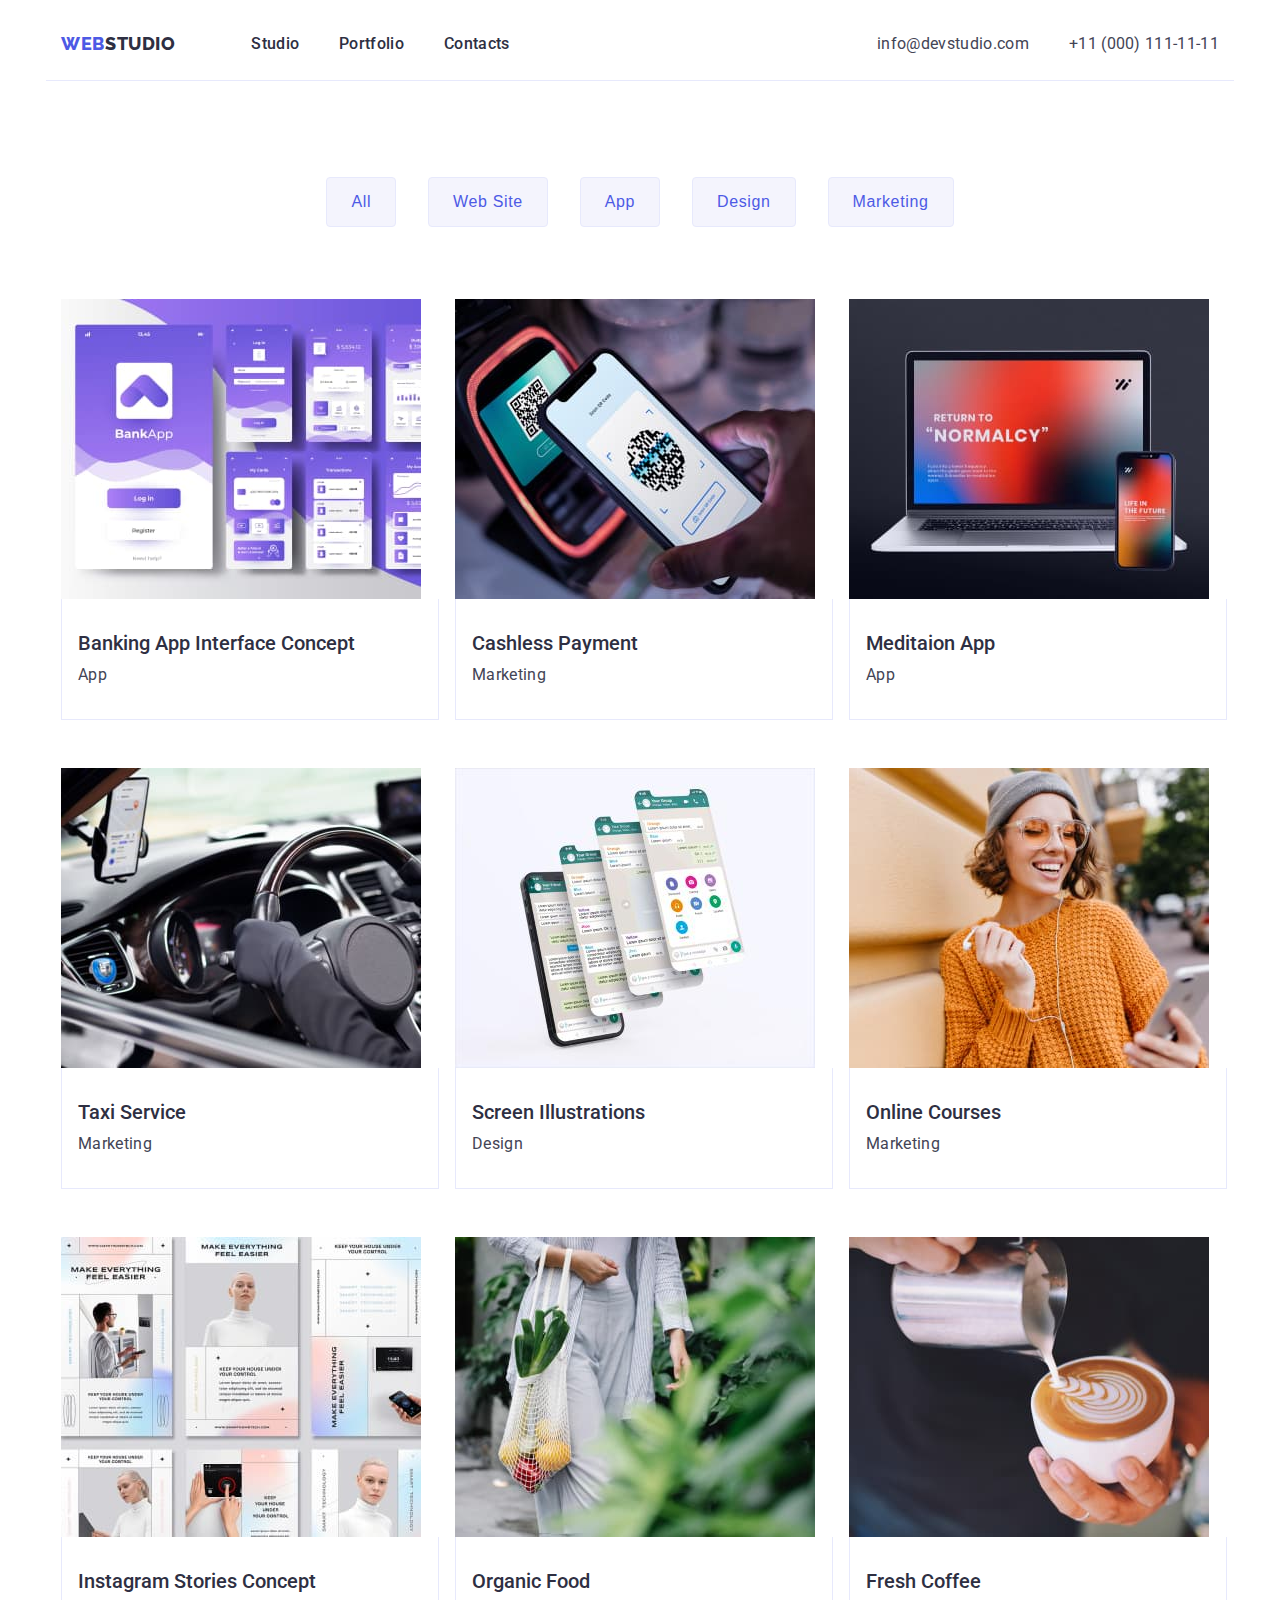
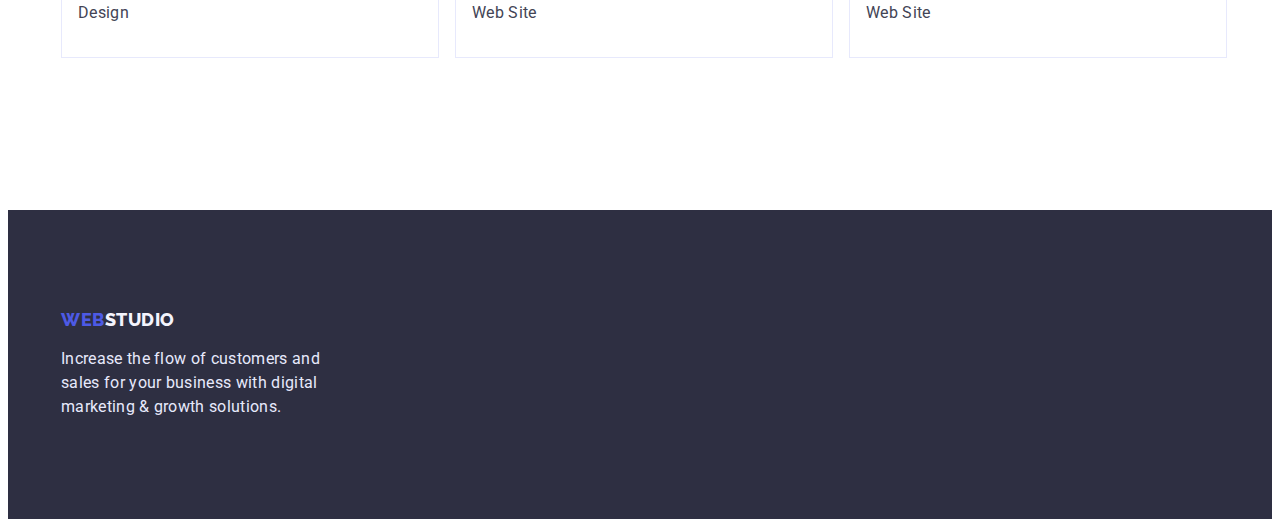
==== portfolio.html @ 04fa4502 "update" ====
<!DOCTYPE html>
<html lang="en">
    <head>
    <meta charset="UTF-8" />
    <meta http-equiv="X-UA-Compatible" content="IE=edge" />
    <meta name="viewport" content="width=device-width, initial-scale=1.0" />
    <title>Portfolio</title>
    <link rel="preconnect" href="https://fonts.googleapis.com" />
    <link rel="preconnect" href="https://fonts.gstatic.com" crossorigin />
    <link href="https://fonts.googleapis.com/css2?family=Raleway:wght@800&family=Roboto:wght@400;500;700;900&display=swap" rel="stylesheet">
    <link rel="stylesheet" href="https://cdnjs.cloudflare.com/ajax/libs/modern-normalize/1.1.0/modern-normalize.min.css" 
    integrity="sha512-wpPYUAdjBVSE4KJnH1VR1HeZfpl1ub8YT/NKx4PuQ5NmX2tKuGu6U/JRp5y+Y8XG2tV+wKQpNHVUX03MfMFn9Q==" 
    crossorigin="anonymous" referrerpolicy="no-referrer" />
    <link rel="stylesheet" href="./css/styles.css" />
</head>
<body>
    <header class="header">
        <div class="main-nav cont-header">
            <nav class="main-nav">
                <a class="header-text" href="./index.html"><span class="header-web">Web</span>Studio</a>
                <ul class="site-nav">
                    <li class="link"><a class="header-list" href="./index.html">Studio</a></li>
                    <li class="link"><a class="header-list" href="#">Portfolio</a></li>
                    <li class="link"><a class="header-list" href="#">Contacts</a></li>
                </ul>
            </nav>
            <address class="main-nav contacts">
                <ul class="contacts">
                    <li class="link"><a class="header-link" href="mailto:info@devstudio.com">info@devstudio.com</a></li>
                    <li class="link"><a class="header-link" href="tel:+110001111111">+11 (000) 111-11-11</a></li>
                </ul>
            </div>
        </header>
        <main>
            <!-- Section 1 -->
            <section class="portfolio-cont">
                <div class="container-portfolio-buttons">
                    <h1 class="section-text-none">List</h1>
                    <ul class="item">
                        <li class="link"><button class="portfolio-button portfolio-button-text"type="button">All</button></li>
                        <li class="link"><button class="portfolio-button portfolio-button-text"type="button">Web Site</button></li>
                        <li class="link"><button class="portfolio-button portfolio-button-text"type="button">App</button></li>
                        <li class="link"><button class="portfolio-button portfolio-button-text"ype="button">Design</button></li>
                        <li class="link"><button class="portfolio-button portfolio-button-text"type="button">Marketing</button></li>
                    </ul>
                </div>
                <div class="container-box">
                    <ul class="portfolio-box">
                        <li class="link"><img src="./images/banking.jpg" alt="Banking App" width="360" />
                            <div class="link-text">
                                <h2 class="portfolio-item">Banking App Interface Concept</h2>
                                <p class="portfolio-text">App</p>
                            </div>
                        </li>
                        <li class="link"><img src="./images/payment.jpg" alt="Text" width="360" />
                            <div class="link-text">
                                <h2 class="portfolio-item">Cashless Payment</h2>
                                <p class="portfolio-text">Marketing</p>
                            </div>
                        </li>
                        <li class="link"><img src="./images/meditaion.jpg" alt="Computer" width="360" />
                            <div class="link-text">
                                <h2 class="portfolio-item">Meditaion App</h2>
                                <p class="portfolio-text">App</p>
                            </div>
                        </li>
                        <li class="link"><img src="./images/taxi.jpg" alt="Car" width="360" />
                            <div class="link-text">
                                <h2 class="portfolio-item">Taxi Service</h2>
                                <p class="portfolio-text">Marketing</p>
                            </div>
                        </li>
                        <li class="link"><img src="./images/screen.jpg" alt="Phone" width="360" />
                            <div class="link-text">
                                <h2 class="portfolio-item">Screen Illustrations</h2>
                                <p class="portfolio-text">Design</p>
                            </div>
                        </li>
                        <li class="link"><img src="./images/online.jpg" alt="Women" width="360" />
                            <div class="link-text">
                                <h2 class="portfolio-item">Online Courses</h2>
                                <p class="portfolio-text">Marketing</p>
                            </div>
                        </li>
                        <li class="link"><img src="./images/instagram.jpg" alt="Screenshot" width="360" />
                            <div class="link-text">
                                <h2 class="portfolio-item">Instagram Stories Concept</h2>
                                <p class="portfolio-text">Design</p>
                            </div>
                        </li>
                        <li class="link"><img src="./images/organic.jpg" alt="Food" width="360" />
                            <div class="link-text">
                                <h2 class="portfolio-item">Organic Food</h2>
                                <p class="portfolio-text">Web Site</p>
                            </div>
                        </li>
                        <li class="link"><img src="./images/coffee.jpg" alt="Coffe" width="360" />
                            <div class="link-text">
                                <h2 class="portfolio-item">Fresh Coffee</h2>
                                <p class="portfolio-text">Web Site</p>
                            </div>
                        </li>
                    </ul>
                </div>
            </section>
        </main>
        <footer class="footer">
            <div class="container-footer">
                <a class="footer-studio" href="./index.html"><span class="footer-web">Web</span>Studio</a>
                <p class="footer-text">Increase the flow of customers and sales for your business with digital marketing & growth solutions.</p>
            </div>
        </footer>
    </body>
    </html>
---- css/styles.css ----
body {
  font-family: "Roboto", sans-serif;
  color: var(--text-grey-color);
}
h1,
h2,
h3,
h4,
h5,
h6,
p {
  margin: 0;
}
ul {
  margin: 0;
  padding-left: 0;
}
button {
  cursor: pointer;
}
:root {
  --text-grey-color: #2e2f42;
  --color-white-color: #ffffff;
}
.link {
  list-style-type: none;
}
img {
  max-width: 100%;
  height: auto;
  display: block;
}
/* -----------------Header */
.main-nav {
  display: flex;
  align-items: center;
}
.contacts {
  display: flex;
  margin-left: auto;
}
.contacts > .link:first-child {
  margin-right: 40px;
}
.site-nav {
  display: flex;
}
.site-nav > .link {
  margin-right: 40px;
}
.site-nav > .link:last-child {
  margin-right: 0;
}
.site-nav > .link > .header-list {
  padding-top: 24px;
  padding-bottom: 24px;
  display: block;
}
.site-contacts {
  display: flex;
}
.site-contacts > .link + .link {
  margin-left: 40px;
}
.cont-header {
  width: 1158px;
  padding-right: 15px;
  padding-left: 15px;
  border-bottom: 1px solid #e7e9fc;
  margin: 0 auto;
}
.header-web {
  width: 44px;
  height: 24px;
  font-family: "Raleway";
  font-style: normal;
  font-weight: 800;
  font-size: 18px;
  line-height: 1.33;
  display: flex;
  align-items: center;
  letter-spacing: 0.03em;
  text-transform: uppercase;
  color: #4d5ae5;
  text-decoration: none;
}
.header-text {
  font-family: "Raleway";
  font-style: normal;
  font-weight: 800;
  font-size: 18px;
  line-height: 1.33;
  letter-spacing: 0.03em;
  text-transform: uppercase;
  color: var(--text-grey-color);
  text-decoration: none;
  display: flex;
  align-items: center;
  margin-right: 76px;
}
.header-list {
  font-weight: 500;
  font-size: 16px;
  line-height: 1.5;
  letter-spacing: 0.02em;
  color: var(--text-grey-color);
  flex: none;
  order: 0;
  flex-grow: 0;
  text-decoration: none;
}
.header-list:hover,
.header-list:focus {
  color: #404bbf;
}
.header-link {
  font-size: 16px;
  line-height: 1.5;
  letter-spacing: 0.02em;
  color: #434455;
  text-decoration: none;
  font-style: normal;
}
.header-link:hover,
.header-link:focus {
  color: #404bbf;
}
/* -------------HERO */
.hero-title {
  font-size: 56px;
  line-height: 1.07;
  letter-spacing: 0.02em;
  color: var(--color-white-color);
  margin: 0 auto;
  max-width: 500px;
  text-align: center;
}
.hero {
  margin: 0 auto;
  padding-top: 188px;
  padding-bottom: 188px;
  background: var(--text-grey-color);
  text-align: center;
}
.section-two .section-three .section-four {
  background: #f4f4fd;
}
.button {
  min-width: 169px;
  height: 56px;
  background: #4d5ae5;
  box-shadow: 0 4px 4px rgba(0, 0, 0, 0.15);
  border-radius: 4px;
  cursor: pointer;
  padding: 16px 32px;
  gap: 10px;
}
.button:hover,
.button:focus {
  background: #404bbf;
}
.button-text {
  font-weight: 500;
  font-size: 16px;
  line-height: 1.5;
  letter-spacing: 0.04em;
  color: var(--color-white-color);
  flex: none;
  order: 0;
  flex-grow: 0;
  margin-top: 48px;
}
/* --------------Section 2 */
.section-two {
  padding-top: 120px;
  padding-bottom: 120px;
}
.section-two-title {
  font-size: 20px;
  line-height: 1.2;
  letter-spacing: 0.02em;
  color: var(--text-grey-color);
  flex: none;
  order: 0;
  flex-grow: 0;
  margin-bottom: 8px;
}
.section-two-text {
  font-size: 16px;
  line-height: 1.5;
  letter-spacing: 0.02em;
  color: #434455;
}
.section-text-none {
  display: none;
}
.section-two-tist {
  display: flex;
  width: 1128px;
  margin-right: 15px;
  margin-left: 15px;
}
.section-link {
  min-width: 264px;
  margin-right: 24px;
}
/* --------------Section 3 */
.section-three {
  padding-bottom: 120px;
}
.section-three-title {
  font-size: 36px;
  line-height: 1.11;
  text-align: center;
  letter-spacing: 0.02em;
  text-transform: capitalize;
  color: var(--text-grey-color);
  margin-bottom: 72px;
}
.section-three-flex {
  width: 1158px;
  padding-left: 15px;
  padding-right: 15px;
  margin: 0 auto;
}
.section-three-flex .item {
  display: flex;
}
.section-three-flex .item .link {
  width: 360px;
}
.section-three-flex .item .link + .link {
  margin-left: 24px;
}
/* --------------Section 4 */
.section-four {
  background: #f4f4fd;
  margin-left: auto;
  margin-right: auto;
  padding-top: 120px;
  padding-bottom: 120px;
}
.secttion-four-flex {
  padding-left: 15px;
  padding-right: 15px;
  margin: 0 auto;
}

.section-four > .secttion-four-flex > .item {
  display: flex;
  justify-content: center;
}
.item > .link + .link {
  margin-left: 24px;
}

.item-style {
  background-color: #fff;
  padding-top: 32px;
  padding-bottom: 32px;
}
.section-four-title {
  font-size: 36px;
  line-height: 1.11;
  text-align: center;
  letter-spacing: 0.02em;
  text-transform: capitalize;
  color: var(--text-grey-color);
  margin-bottom: 72px;
}
.section-four-name {
  font-size: 20px;
  line-height: 1.2;
  text-align: center;
  letter-spacing: 0.02em;
  color: var(--text-grey-color);
  flex: none;
  order: 0;
  flex-grow: 0;
  margin-bottom: 8px;
}
.section-four-text {
  font-size: 16px;
  line-height: 1.2;
  text-align: center;
  letter-spacing: 0.02em;
  color: #434455;
  flex: none;
  order: 1;
  flex-grow: 0;
}
/* ------------Footer */
.footer {
  background: var(--text-grey-color);
  padding-top: 100px;
  padding-bottom: 100px;
}
.footer-web {
  font-family: "Raleway";
  font-style: normal;
  font-weight: 800;
  font-size: 18px;
  line-height: 1.16;
  display: flex;
  align-items: center;
  letter-spacing: 0.03em;
  text-transform: uppercase;
  color: #4d5ae5;
  flex: none;
  order: 0;
  flex-grow: 0;
  text-decoration: none;
}
.footer-studio {
  font-family: "Raleway";
  font-style: normal;
  font-weight: 800;
  font-size: 18px;
  line-height: 1.16;
  display: flex;
  align-items: center;
  letter-spacing: 0.03em;
  text-transform: uppercase;
  color: #f4f4fd;
  flex: none;
  order: 1;
  flex-grow: 0;
  text-decoration: none;
}
.footer-text {
  max-width: 300px;
  font-size: 16px;
  line-height: 1.5;
  letter-spacing: 0.02em;
  color: #e7e9fc;
  margin-top: 16px;
}
/* ---------Portfolio------------- */
/* ---------Section 1 */
.portfolio-button {
  background: #f4f4fd;
  border: 1px solid #e7e9fc;
  border-radius: 4px;
  cursor: pointer;
}
.portfolio-button:hover,
.portfolio-button:focus {
  background: #404bbf;
}
.portfolio-button-text {
  font-weight: 500;
  font-size: 16px;
  line-height: 1.5;
  letter-spacing: 0.04em;
  color: #4d5ae5;
  padding: 12px 24px;
}
.portfolio-button-text:hover,
.portfolio-button-text:focus {
  background: #404bbf;
  color: #ffffff;
}
.portfolio-item {
  font-weight: 500;
  font-size: 20px;
  line-height: 1.2;
  color: var(--text-grey-color);
}
.portfolio-text {
  font-size: 16px;
  line-height: 1.5;
  letter-spacing: 0.02em;
  color: #434455;
  margin-top: 8px;
}
/* -------------Container Index */
.container {
  width: 1158px;
  padding-left: 15px;
  padding-right: 15px;
  margin: 0 auto;
  outline: 2px solid red;
}
.container-section-two {
  max-width: 1158px;
  margin: 0 auto;
  padding-right: 15px;
  padding-left: 15px;
}
.section-three-flex {
  width: 1158px;
  padding-left: 15px;
  padding-right: 15px;
  margin: 0 auto;
}
.section-title-centered {
  text-align: center;
}
.container-footer {
  width: 1158px;
  padding-right: 15px;
  padding-left: 15px;
  margin: 0 auto;
}
/* -------------Container Portfolio */

.portfolio-cont {
  padding-top: 96px;
  padding-bottom: 152px;
}
.container-portfolio-buttons {
  width: 635px;
  margin-left: auto;
  margin-bottom: 72px;
  margin-right: auto;
}
.container-portfolio-buttons > .item {
  display: flex;
  justify-content: space-around;
}
.container-portfolio-buttons > .item > .link + .link {
  margin-left: 24px;
}
.container-portfolio-buttons > .item > .portfolio-button-text {
  padding: 12px 24px;
}
.portfolio-box {
  display: flex;
  flex-wrap: wrap;
}
.portfolio-box > .link {
  width: 360px;
  margin-bottom: 48px;
  flex-basis: calc((100% - 48px) / 3);
  margin-right: 24px;
}
.portfolio-box > .link:nth-child(3n) {
  margin-right: 0;
}
.portfolio-box > .link:nth-last-child(-n + 3) {
  margin-bottom: 0;
}
.portfolio-box:nth-child(3n) {
  margin-right: 0;
}
.portfolio-box:nth-last-child(-n + 3) {
  margin-bottom: 0;
}
.container-box {
  width: 1158px;
  padding-right: 15px;
  padding-left: 15px;
  margin: 0 auto;
}
.portfolio-box > .link > .link-text {
  width: 360px;
  margin: 0;
  border: 1px solid #e7e9fc;
  border-top: none;
  padding-top: 32px;
  padding-left: 16px;
  padding-bottom: 32px;
}
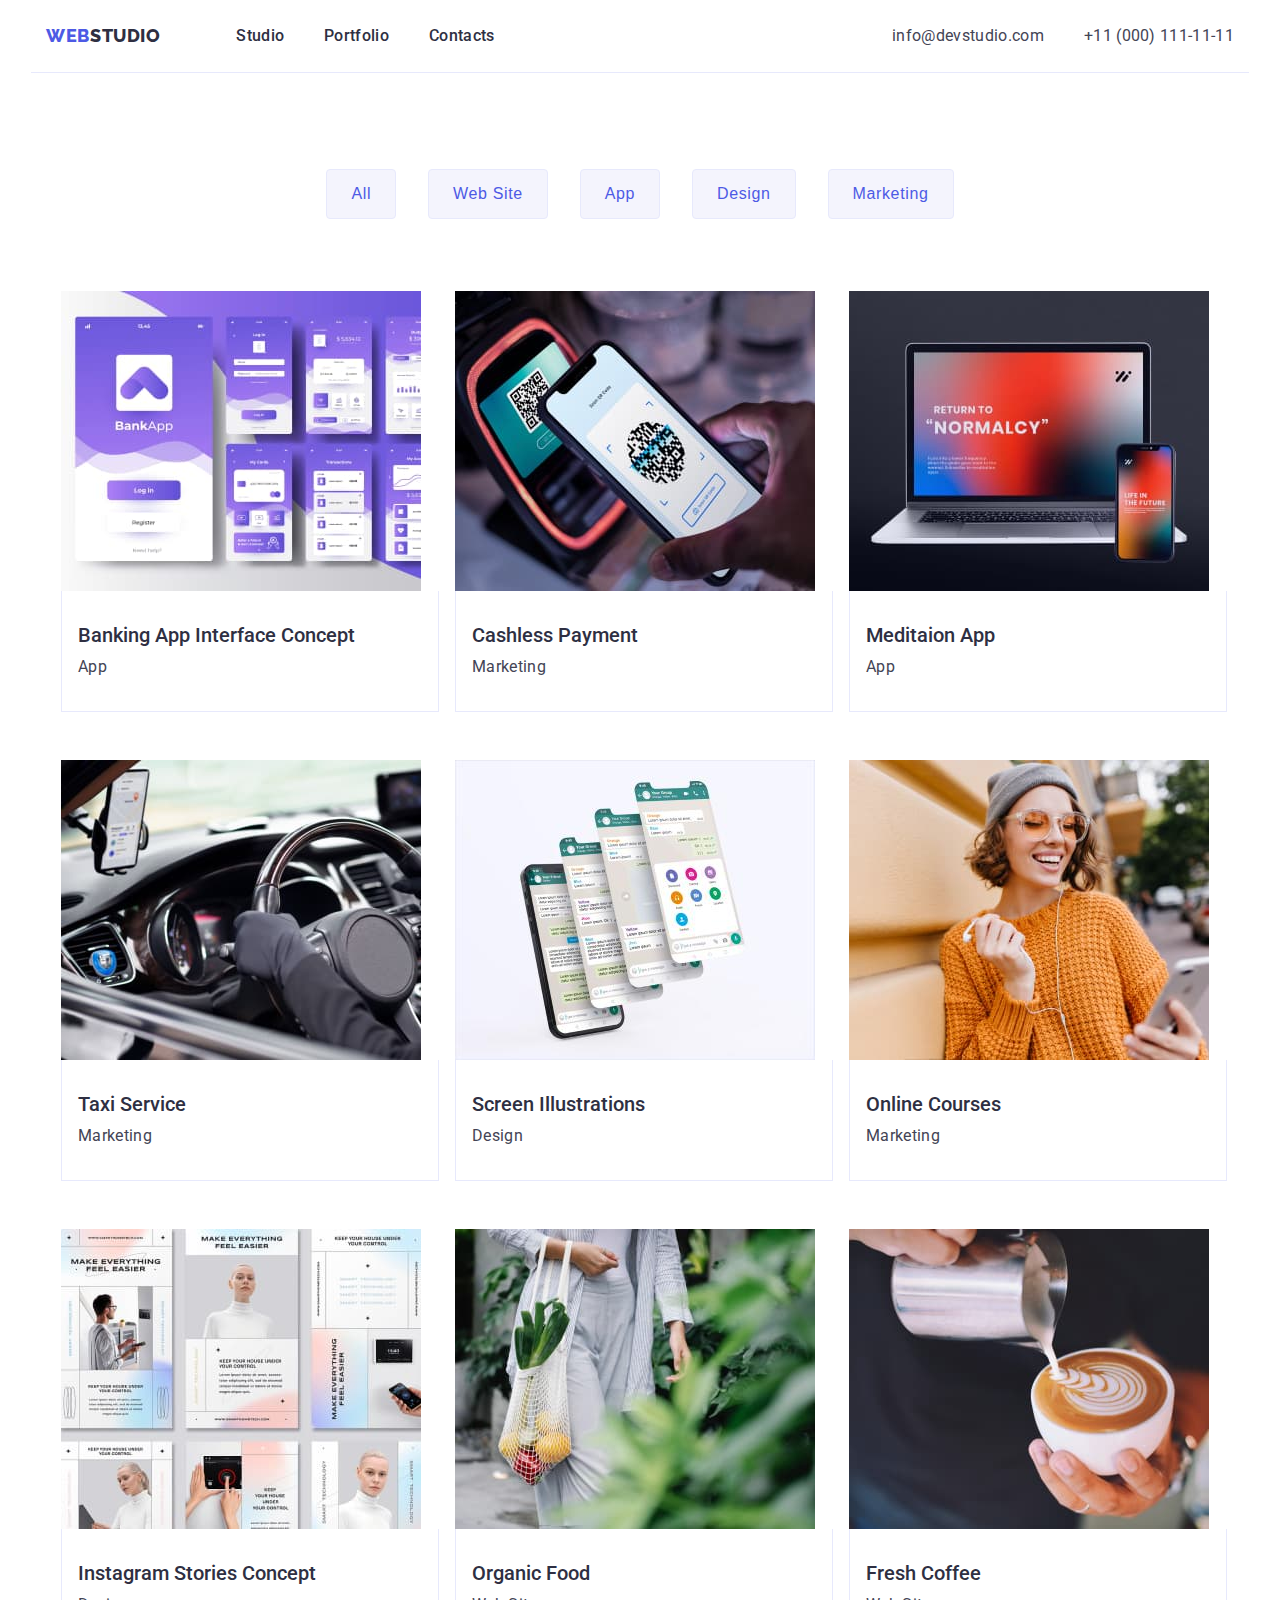
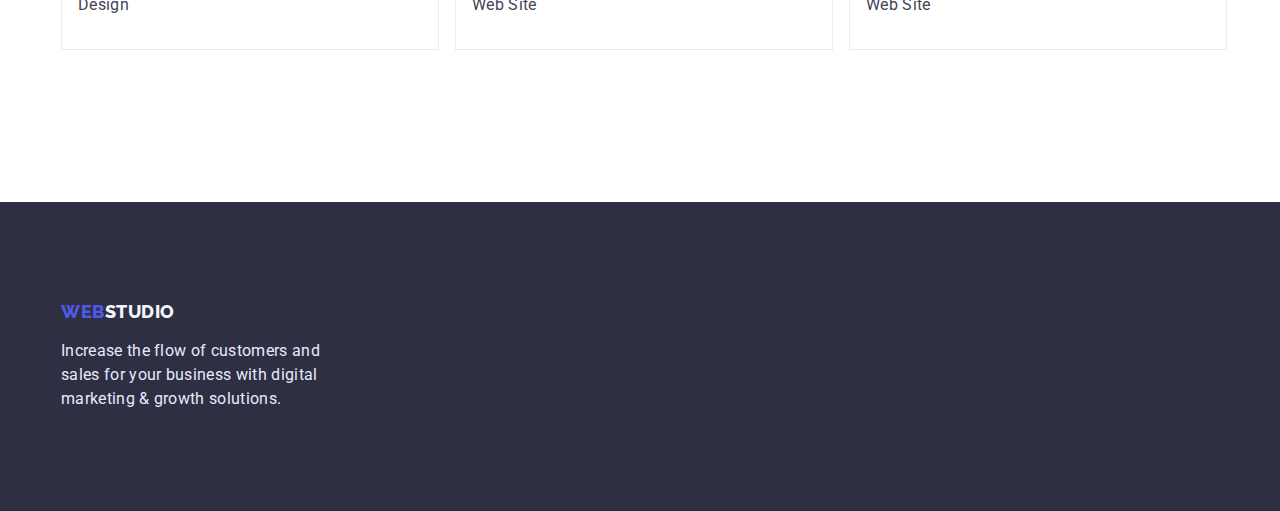
==== commit 1ed2944f: "update" ====
--- a/portfolio.html
+++ b/portfolio.html
@@ -15,7 +15,7 @@
 </head>
 <body>
     <header class="header">
-        <div class="main-nav cont-header">
+        <div class="main-nav cont-header" style="width: 1188px;">
             <nav class="main-nav">
                 <a class="header-text" href="./index.html"><span class="header-web">Web</span>Studio</a>
                 <ul class="site-nav">
--- a/css/styles.css
+++ b/css/styles.css
@@ -1,5 +1,6 @@
 body {
   font-family: "Roboto", sans-serif;
+  margin: 0;
   color: var(--text-grey-color);
 }
 h1,
